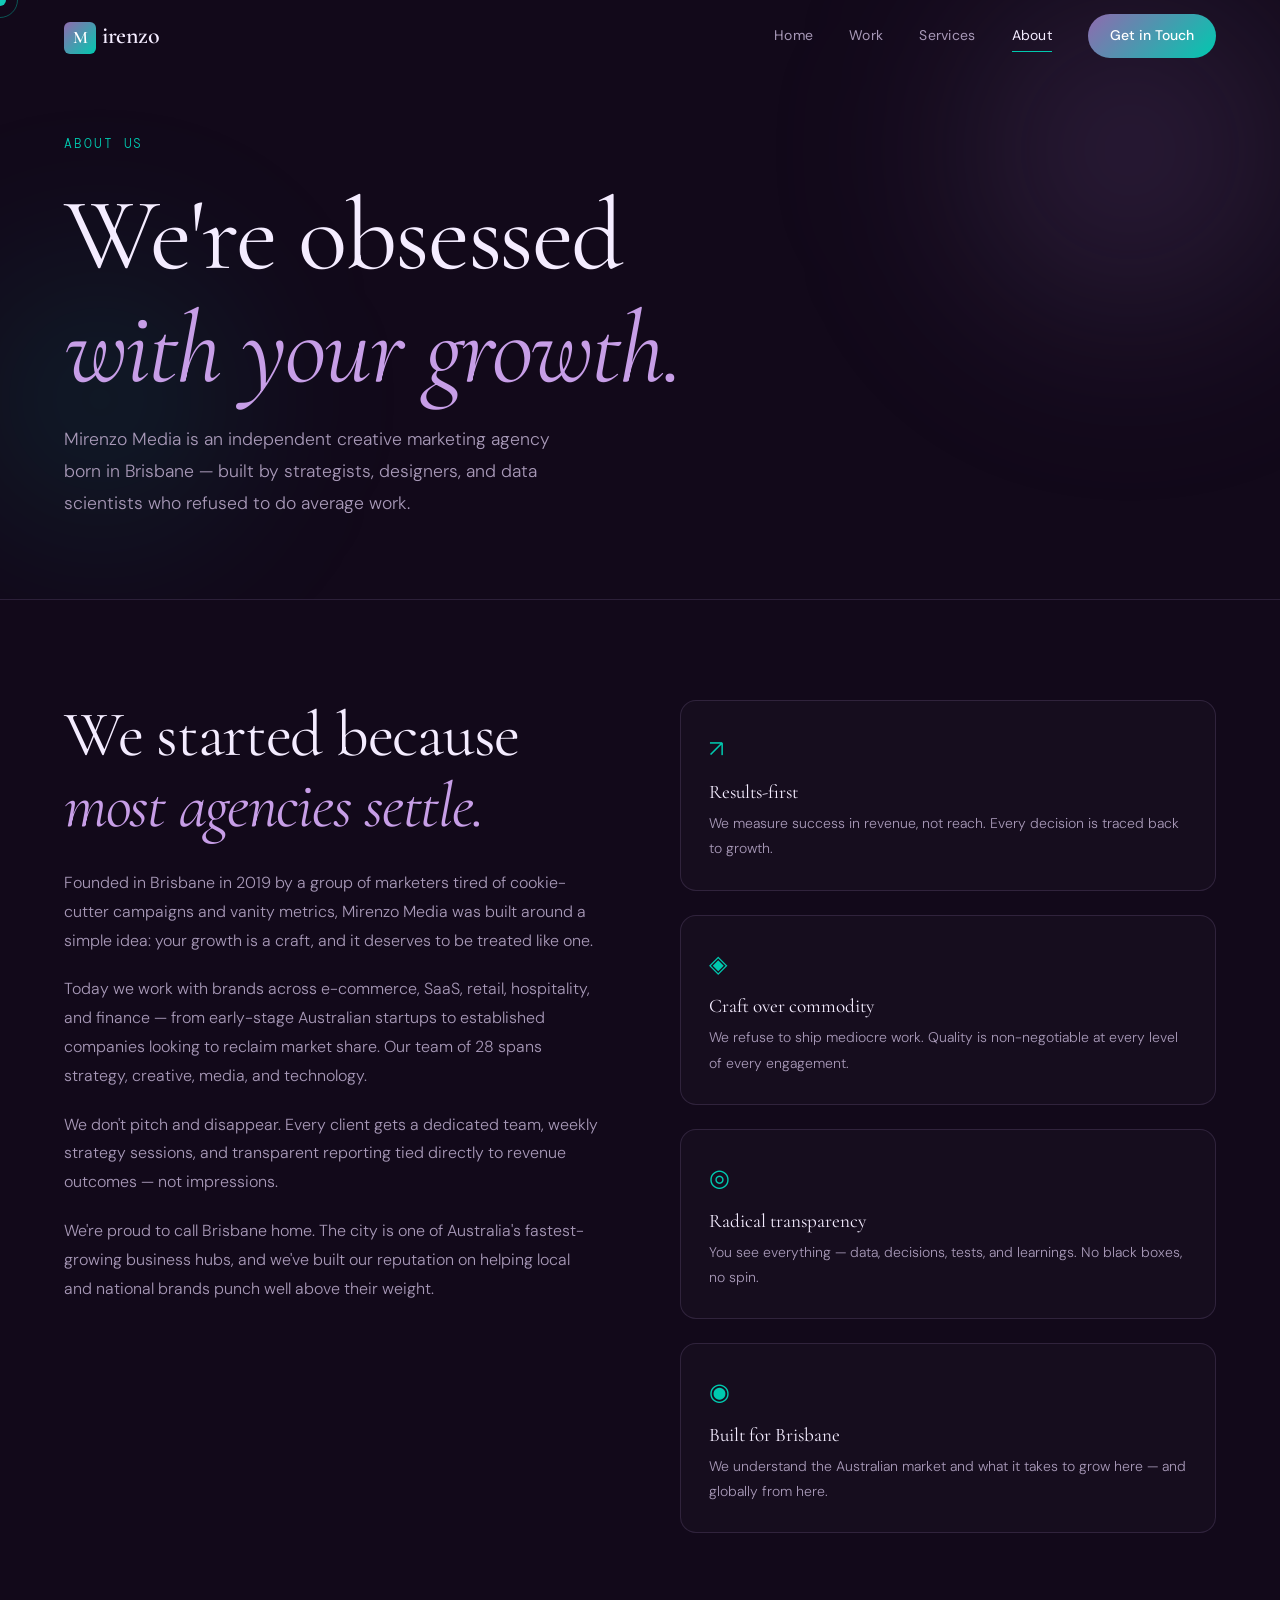
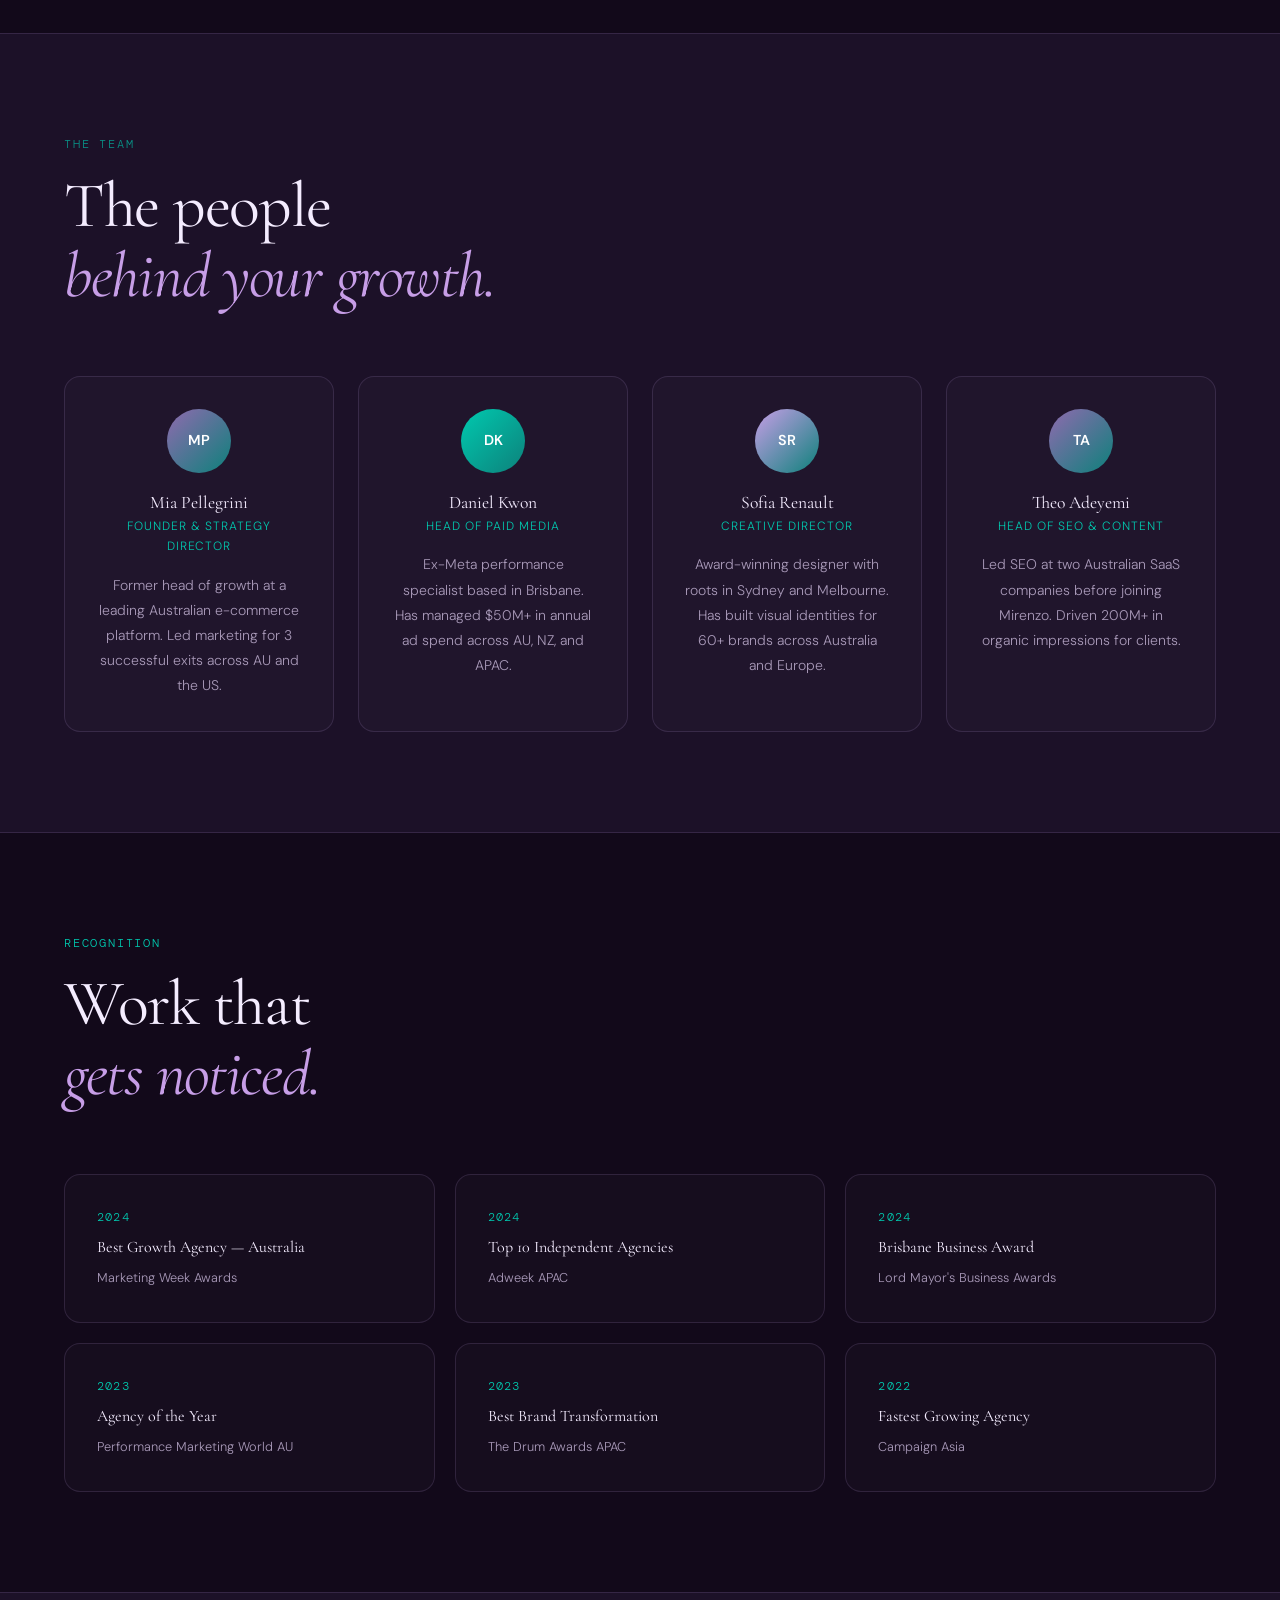
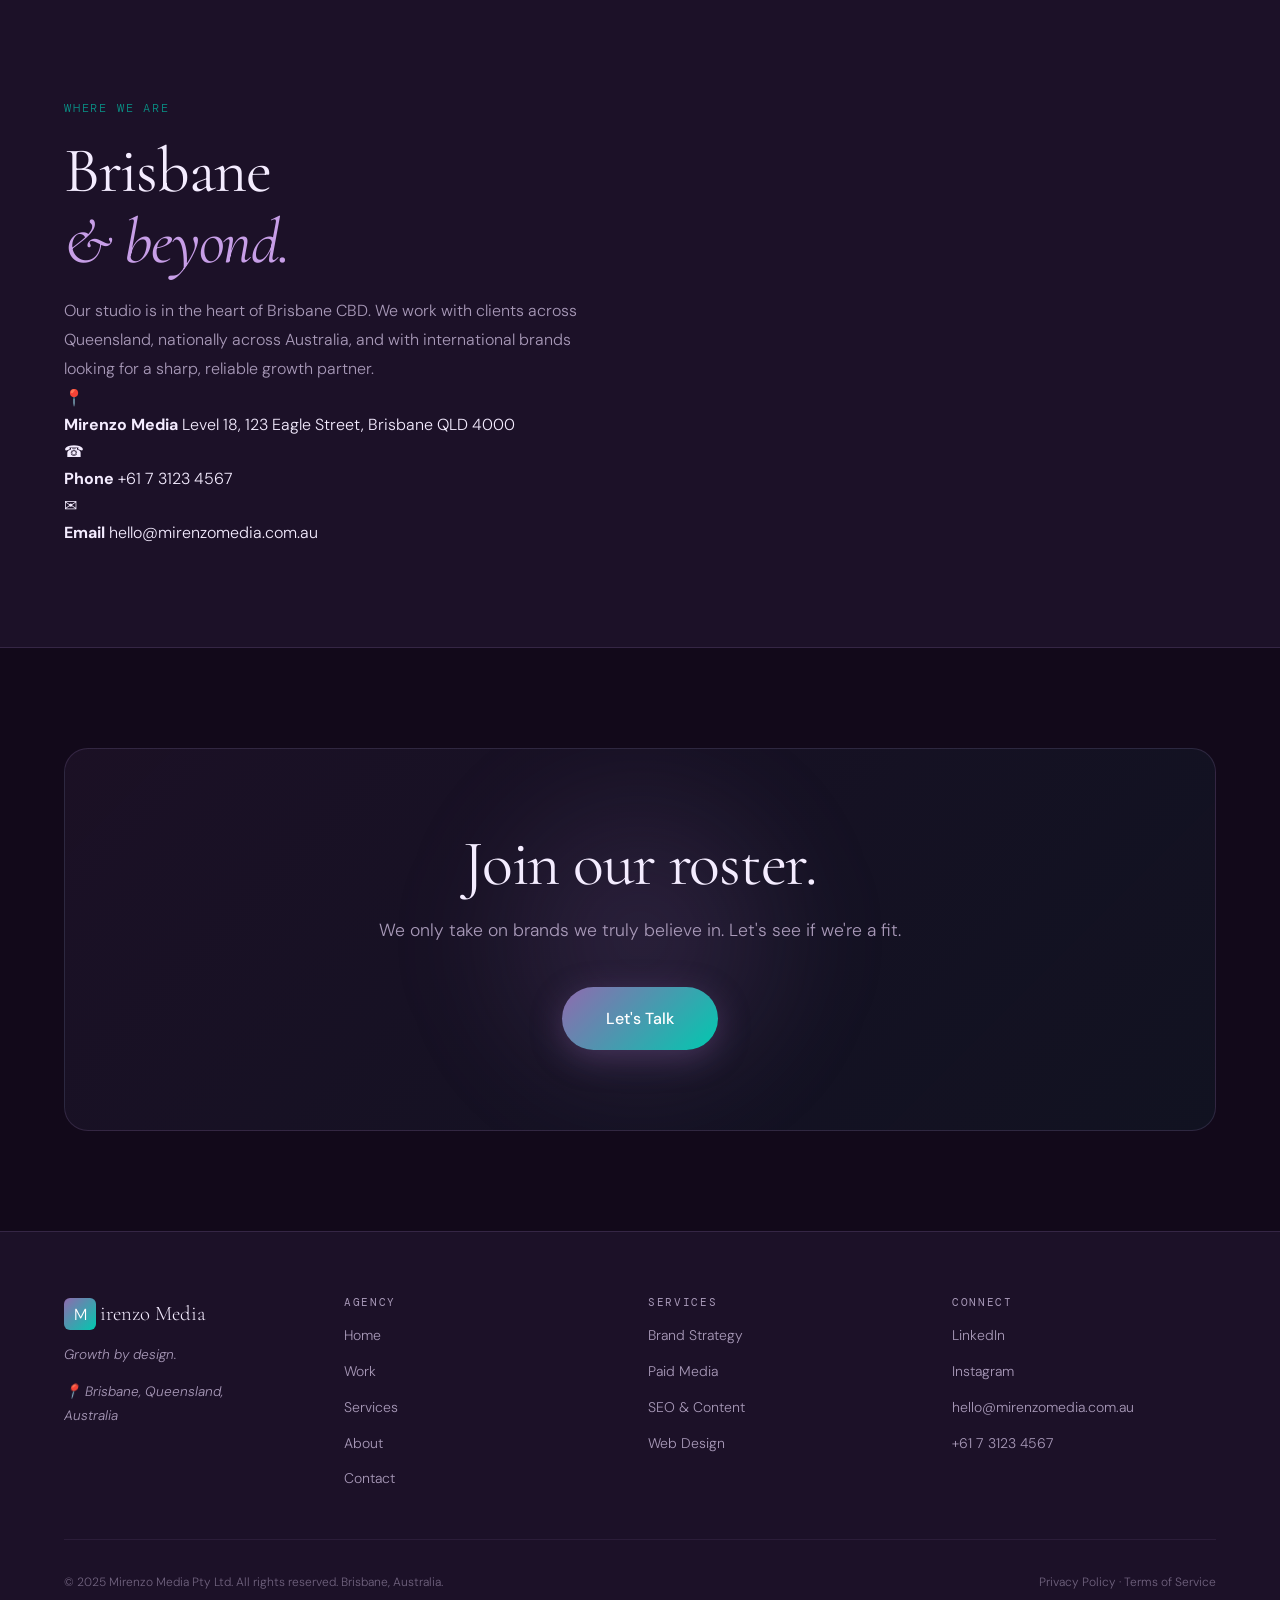
==== about.html @ 757b441a "initial commit" ====
<!DOCTYPE html>
<html lang="en">
<head>
  <meta charset="UTF-8" />
  <meta name="viewport" content="width=device-width, initial-scale=1.0" />
  <title>About — Mirenzo Media | Brisbane Marketing Agency</title>
  <meta name="description" content="Meet the team behind Mirenzo Media — Brisbane's results-obsessed creative marketing agency. Our story, values, and the people driving your growth." />
  <link rel="stylesheet" href="style.css" />
  <link rel="preconnect" href="https://fonts.googleapis.com" />
  <link rel="preconnect" href="https://fonts.gstatic.com" crossorigin />
  <link href="https://fonts.googleapis.com/css2?family=Cormorant+Garamond:ital,wght@0,300;0,400;0,600;1,300;1,400&family=DM+Sans:opsz,wght@9..40,300;9..40,400;9..40,500&family=DM+Mono:wght@300;400&display=swap" rel="stylesheet" />
</head>
<body>

  <div class="cursor" id="cursor"></div>
  <div class="cursor-trail" id="cursorTrail"></div>

  <nav class="nav" id="nav">
    <a href="index.html" class="nav-logo">
      <span class="logo-mark">M</span><span class="logo-text">irenzo</span>
    </a>
    <div class="nav-links">
      <a href="index.html" class="nav-link">Home</a>
      <a href="work.html" class="nav-link">Work</a>
      <a href="services.html" class="nav-link">Services</a>
      <a href="about.html" class="nav-link active">About</a>
      <a href="contact.html" class="nav-cta">Get in Touch</a>
    </div>
    <button class="nav-hamburger" id="hamburger" aria-label="Open menu">
      <span></span><span></span><span></span>
    </button>
  </nav>

  <div class="mobile-menu" id="mobileMenu">
    <a href="index.html" class="mobile-link">Home</a>
    <a href="work.html" class="mobile-link">Work</a>
    <a href="services.html" class="mobile-link">Services</a>
    <a href="about.html" class="mobile-link">About</a>
    <a href="contact.html" class="mobile-link">Contact</a>
  </div>

  <!-- PAGE HERO -->
  <section class="page-hero">
    <div class="hero-orb orb-1"></div>
    <div class="hero-orb orb-2"></div>
    <p class="hero-eyebrow reveal">About Us</p>
    <h1 class="page-hero-title reveal">We're obsessed<br/><em>with your growth.</em></h1>
    <p class="page-hero-sub reveal">Mirenzo Media is an independent creative marketing agency born in Brisbane — built by strategists, designers, and data scientists who refused to do average work.</p>
  </section>

  <!-- ABOUT STORY -->
  <div class="section-container">
    <div class="about-split reveal">
      <div class="about-left">
        <h2>We started because<br/><em>most agencies settle.</em></h2>
        <p>Founded in Brisbane in 2019 by a group of marketers tired of cookie-cutter campaigns and vanity metrics, Mirenzo Media was built around a simple idea: your growth is a craft, and it deserves to be treated like one.</p>
        <p>Today we work with brands across e-commerce, SaaS, retail, hospitality, and finance — from early-stage Australian startups to established companies looking to reclaim market share. Our team of 28 spans strategy, creative, media, and technology.</p>
        <p>We don't pitch and disappear. Every client gets a dedicated team, weekly strategy sessions, and transparent reporting tied directly to revenue outcomes — not impressions.</p>
        <p>We're proud to call Brisbane home. The city is one of Australia's fastest-growing business hubs, and we've built our reputation on helping local and national brands punch well above their weight.</p>
      </div>
      <div class="about-right">
        <div class="about-values">
          <div class="value-card">
            <span class="value-icon">↗</span>
            <h4>Results-first</h4>
            <p>We measure success in revenue, not reach. Every decision is traced back to growth.</p>
          </div>
          <div class="value-card">
            <span class="value-icon">◈</span>
            <h4>Craft over commodity</h4>
            <p>We refuse to ship mediocre work. Quality is non-negotiable at every level of every engagement.</p>
          </div>
          <div class="value-card">
            <span class="value-icon">◎</span>
            <h4>Radical transparency</h4>
            <p>You see everything — data, decisions, tests, and learnings. No black boxes, no spin.</p>
          </div>
          <div class="value-card">
            <span class="value-icon">◉</span>
            <h4>Built for Brisbane</h4>
            <p>We understand the Australian market and what it takes to grow here — and globally from here.</p>
          </div>
        </div>
      </div>
    </div>
  </div>

  <!-- TEAM -->
  <div class="section-container dark-section">
    <div class="section-header reveal">
      <span class="section-tag light">The Team</span>
      <h2 class="section-title light">The people<br/><em>behind your growth.</em></h2>
    </div>
    <div class="team-grid">
      <div class="team-card reveal" data-index="0">
        <div class="team-avatar" style="--ta-c:#906aaf">MP</div>
        <h4>Mia Pellegrini</h4>
        <span>Founder & Strategy Director</span>
        <p>Former head of growth at a leading Australian e-commerce platform. Led marketing for 3 successful exits across AU and the US.</p>
      </div>
      <div class="team-card reveal" data-index="1">
        <div class="team-avatar" style="--ta-c:#00c9af">DK</div>
        <h4>Daniel Kwon</h4>
        <span>Head of Paid Media</span>
        <p>Ex-Meta performance specialist based in Brisbane. Has managed $50M+ in annual ad spend across AU, NZ, and APAC.</p>
      </div>
      <div class="team-card reveal" data-index="2">
        <div class="team-avatar" style="--ta-c:#c79ee7">SR</div>
        <h4>Sofia Renault</h4>
        <span>Creative Director</span>
        <p>Award-winning designer with roots in Sydney and Melbourne. Has built visual identities for 60+ brands across Australia and Europe.</p>
      </div>
      <div class="team-card reveal" data-index="3">
        <div class="team-avatar" style="--ta-c:#906aaf">TA</div>
        <h4>Theo Adeyemi</h4>
        <span>Head of SEO & Content</span>
        <p>Led SEO at two Australian SaaS companies before joining Mirenzo. Driven 200M+ in organic impressions for clients.</p>
      </div>
    </div>
  </div>

  <!-- AWARDS -->
  <div class="section-container">
    <div class="section-header reveal">
      <span class="section-tag">Recognition</span>
      <h2 class="section-title">Work that<br/><em>gets noticed.</em></h2>
    </div>
    <div class="awards-grid">
      <div class="award-card reveal"><span class="award-year">2024</span><h4>Best Growth Agency — Australia</h4><span>Marketing Week Awards</span></div>
      <div class="award-card reveal"><span class="award-year">2024</span><h4>Top 10 Independent Agencies</h4><span>Adweek APAC</span></div>
      <div class="award-card reveal"><span class="award-year">2024</span><h4>Brisbane Business Award</h4><span>Lord Mayor's Business Awards</span></div>
      <div class="award-card reveal"><span class="award-year">2023</span><h4>Agency of the Year</h4><span>Performance Marketing World AU</span></div>
      <div class="award-card reveal"><span class="award-year">2023</span><h4>Best Brand Transformation</h4><span>The Drum Awards APAC</span></div>
      <div class="award-card reveal"><span class="award-year">2022</span><h4>Fastest Growing Agency</h4><span>Campaign Asia</span></div>
    </div>
  </div>

  <!-- LOCATION CALLOUT -->
  <div class="section-container dark-section">
    <div class="location-block reveal">
      <span class="section-tag light">Where We Are</span>
      <h2 class="section-title light" style="margin-top:16px">Brisbane<br/><em>& beyond.</em></h2>
      <p style="max-width:560px;margin-top:20px">Our studio is in the heart of Brisbane CBD. We work with clients across Queensland, nationally across Australia, and with international brands looking for a sharp, reliable growth partner.</p>
      <div class="location-details">
        <div class="location-item">
          <span class="location-icon">📍</span>
          <div>
            <strong>Mirenzo Media</strong>
            <span>Level 18, 123 Eagle Street, Brisbane QLD 4000</span>
          </div>
        </div>
        <div class="location-item">
          <span class="location-icon">☎</span>
          <div>
            <strong>Phone</strong>
            <span>+61 7 3123 4567</span>
          </div>
        </div>
        <div class="location-item">
          <span class="location-icon">✉</span>
          <div>
            <strong>Email</strong>
            <span>hello@mirenzomedia.com.au</span>
          </div>
        </div>
      </div>
    </div>
  </div>

  <!-- CTA -->
  <div class="section-container">
    <div class="cta-banner reveal">
      <div class="cta-orb"></div>
      <h2>Join our roster.</h2>
      <p>We only take on brands we truly believe in. Let's see if we're a fit.</p>
      <a href="contact.html" class="btn-primary large">Let's Talk</a>
    </div>
  </div>

  <footer class="footer">
    <div class="footer-inner">
      <div class="footer-brand">
        <div class="footer-logo"><span class="logo-mark">M</span><span class="logo-text">irenzo Media</span></div>
        <p>Growth by design.</p>
        <p class="footer-location">📍 Brisbane, Queensland, Australia</p>
      </div>
      <div class="footer-links">
        <div class="footer-col">
          <h5>Agency</h5>
          <a href="index.html">Home</a>
          <a href="work.html">Work</a>
          <a href="services.html">Services</a>
          <a href="about.html">About</a>
          <a href="contact.html">Contact</a>
        </div>
        <div class="footer-col">
          <h5>Services</h5>
          <a href="services.html">Brand Strategy</a>
          <a href="services.html">Paid Media</a>
          <a href="services.html">SEO & Content</a>
          <a href="services.html">Web Design</a>
        </div>
        <div class="footer-col">
          <h5>Connect</h5>
          <a href="#">LinkedIn</a>
          <a href="#">Instagram</a>
          <a href="#">hello@mirenzomedia.com.au</a>
          <a href="tel:+61731234567">+61 7 3123 4567</a>
        </div>
      </div>
    </div>
    <div class="footer-bottom">
      <span>© 2025 Mirenzo Media Pty Ltd. All rights reserved. Brisbane, Australia.</span>
      <span>Privacy Policy · Terms of Service</span>
    </div>
  </footer>

  <script src="main.js"></script>
</body>
</html>
---- style.css ----
/* =============================================
   LUMINAE AGENCY — style.css
   ============================================= */

:root {
  --highlight: #00c9af;
  --main: #906aaf;
  --secondary: #c79ee7;
  --blush: #fee9ff;
  --dark: #12091a;
  --dark-2: #1c1128;
  --dark-3: #251737;
  --text: #f4ecff;
  --text-muted: #a899b8;
  --border: rgba(192, 158, 231, 0.15);

  --font-display: 'Cormorant Garamond', Georgia, serif;
  --font-body: 'DM Sans', sans-serif;
  --font-mono: 'DM Mono', monospace;

  --radius: 16px;
  --radius-sm: 8px;
  --radius-lg: 24px;
  --transition: 0.3s cubic-bezier(0.4, 0, 0.2, 1);
  --transition-slow: 0.6s cubic-bezier(0.4, 0, 0.2, 1);

  --nav-h: 72px;
  --section-pad: 100px;
}

*, *::before, *::after {
  margin: 0;
  padding: 0;
  box-sizing: border-box;
}

html {
  scroll-behavior: smooth;
  font-size: 16px;
}

body {
  background: var(--dark);
  color: var(--text);
  font-family: var(--font-body);
  font-weight: 300;
  line-height: 1.7;
  overflow-x: hidden;
  cursor: none;
}

/* =============================================
   CUSTOM CURSOR
   ============================================= */
.cursor {
  width: 12px;
  height: 12px;
  background: var(--highlight);
  border-radius: 50%;
  position: fixed;
  top: 0; left: 0;
  pointer-events: none;
  z-index: 9999;
  transform: translate(-50%, -50%);
  transition: transform 0.1s, width 0.3s, height 0.3s, opacity 0.3s;
  mix-blend-mode: screen;
}

.cursor-trail {
  width: 36px;
  height: 36px;
  border: 1.5px solid rgba(0, 201, 175, 0.4);
  border-radius: 50%;
  position: fixed;
  top: 0; left: 0;
  pointer-events: none;
  z-index: 9998;
  transform: translate(-50%, -50%);
  transition: transform 0.18s cubic-bezier(0.4,0,0.2,1), width 0.3s, height 0.3s;
}

body:has(a:hover) .cursor,
body:has(button:hover) .cursor {
  width: 20px;
  height: 20px;
}

/* =============================================
   TYPOGRAPHY
   ============================================= */
h1, h2, h3, h4, h5 {
  font-family: var(--font-display);
  font-weight: 400;
  line-height: 1.1;
}

h1 { font-size: clamp(3.5rem, 8vw, 7rem); letter-spacing: -0.02em; }
h2 { font-size: clamp(2.4rem, 5vw, 4rem); letter-spacing: -0.02em; }
h3 { font-size: clamp(1.6rem, 3vw, 2.2rem); }
h4 { font-size: 1.2rem; }

em { font-style: italic; color: var(--secondary); }

p { font-size: 1rem; color: var(--text-muted); line-height: 1.8; }

a { color: inherit; text-decoration: none; }

/* =============================================
   NAVIGATION
   ============================================= */
.nav {
  position: fixed;
  top: 0; left: 0; right: 0;
  height: var(--nav-h);
  display: flex;
  align-items: center;
  justify-content: space-between;
  padding: 0 clamp(24px, 5vw, 64px);
  z-index: 1000;
  transition: background var(--transition), backdrop-filter var(--transition);
}

.nav.scrolled {
  background: rgba(18, 9, 26, 0.85);
  backdrop-filter: blur(20px);
  border-bottom: 1px solid var(--border);
}

.nav-logo {
  display: flex;
  align-items: baseline;
  gap: 2px;
  font-family: var(--font-display);
  font-size: 1.5rem;
  font-weight: 600;
  letter-spacing: -0.02em;
  color: var(--text);
  transition: opacity var(--transition);
}

.nav-logo:hover { opacity: 0.8; }

.logo-mark {
  display: inline-flex;
  align-items: center;
  justify-content: center;
  width: 32px;
  height: 32px;
  background: linear-gradient(135deg, var(--main), var(--highlight));
  border-radius: 6px;
  font-size: 1.1rem;
  color: #fff;
  margin-right: 4px;
}

.nav-links {
  display: flex;
  align-items: center;
  gap: 36px;
}

.nav-link {
  font-size: 0.875rem;
  font-weight: 400;
  color: var(--text-muted);
  letter-spacing: 0.02em;
  position: relative;
  transition: color var(--transition);
}

.nav-link::after {
  content: '';
  position: absolute;
  bottom: -4px; left: 0;
  width: 0; height: 1px;
  background: var(--highlight);
  transition: width var(--transition);
}

.nav-link:hover, .nav-link.active {
  color: var(--text);
}

.nav-link:hover::after, .nav-link.active::after {
  width: 100%;
}

.nav-cta {
  padding: 10px 22px;
  background: linear-gradient(135deg, var(--main), var(--highlight));
  border-radius: 100px;
  font-size: 0.875rem;
  font-weight: 500;
  color: #fff;
  transition: opacity var(--transition), transform var(--transition);
}

.nav-cta:hover {
  opacity: 0.9;
  transform: translateY(-1px);
}

.nav-hamburger {
  display: none;
  flex-direction: column;
  gap: 5px;
  background: none;
  border: none;
  cursor: none;
  padding: 4px;
}

.nav-hamburger span {
  display: block;
  width: 24px;
  height: 1.5px;
  background: var(--text);
  transition: var(--transition);
}

/* =============================================
   MOBILE MENU
   ============================================= */
.mobile-menu {
  display: none;
  position: fixed;
  inset: 0;
  background: var(--dark-2);
  z-index: 999;
  flex-direction: column;
  align-items: center;
  justify-content: center;
  gap: 40px;
  opacity: 0;
  pointer-events: none;
  transition: opacity var(--transition-slow);
}

.mobile-menu.open {
  opacity: 1;
  pointer-events: all;
}

.mobile-link {
  font-family: var(--font-display);
  font-size: 3rem;
  font-weight: 300;
  color: var(--text);
  transition: color var(--transition);
}

.mobile-link:hover { color: var(--secondary); }

/* =============================================
   BUTTONS
   ============================================= */
.btn-primary {
  display: inline-flex;
  align-items: center;
  gap: 8px;
  padding: 14px 32px;
  background: linear-gradient(135deg, var(--main), var(--highlight));
  color: #fff;
  border-radius: 100px;
  font-size: 0.9rem;
  font-weight: 500;
  font-family: var(--font-body);
  border: none;
  cursor: none;
  transition: transform var(--transition), box-shadow var(--transition), opacity var(--transition);
  box-shadow: 0 8px 32px rgba(144, 106, 175, 0.35);
  position: relative;
  overflow: hidden;
}

.btn-primary::before {
  content: '';
  position: absolute;
  inset: 0;
  background: linear-gradient(135deg, var(--highlight), var(--main));
  opacity: 0;
  transition: opacity var(--transition);
}

.btn-primary:hover {
  transform: translateY(-2px);
  box-shadow: 0 16px 48px rgba(144, 106, 175, 0.45);
}

.btn-primary:hover::before { opacity: 1; }
.btn-primary span, .btn-primary { position: relative; z-index: 1; }

.btn-primary.large { padding: 18px 44px; font-size: 1rem; }
.btn-primary.full { width: 100%; justify-content: center; }

.btn-ghost {
  display: inline-flex;
  align-items: center;
  padding: 14px 32px;
  border: 1px solid var(--border);
  border-radius: 100px;
  font-size: 0.9rem;
  font-weight: 400;
  color: var(--text-muted);
  transition: border-color var(--transition), color var(--transition), transform var(--transition);
}

.btn-ghost:hover {
  border-color: var(--secondary);
  color: var(--text);
  transform: translateY(-2px);
}

.btn-outline {
  display: inline-flex;
  align-items: center;
  gap: 6px;
  padding: 10px 0;
  font-size: 0.875rem;
  font-weight: 500;
  color: var(--highlight);
  border-bottom: 1px solid rgba(0, 201, 175, 0.3);
  transition: border-color var(--transition), gap var(--transition);
}

.btn-outline:hover {
  border-color: var(--highlight);
  gap: 10px;
}

/* =============================================
   PAGES
   ============================================= */
.page {
  min-height: 100vh;
  animation: pageFadeIn 0.5s ease forwards;
}

.page.hidden { display: none; }

@keyframes pageFadeIn {
  from { opacity: 0; transform: translateY(12px); }
  to { opacity: 1; transform: translateY(0); }
}

/* =============================================
   HERO
   ============================================= */
.hero {
  min-height: 100vh;
  display: flex;
  flex-direction: column;
  justify-content: center;
  padding: var(--nav-h) clamp(24px, 5vw, 64px) 60px;
  position: relative;
  overflow: hidden;
}

.hero-bg-grid {
  position: absolute;
  inset: 0;
  background-image:
    linear-gradient(rgba(192, 158, 231, 0.04) 1px, transparent 1px),
    linear-gradient(90deg, rgba(192, 158, 231, 0.04) 1px, transparent 1px);
  background-size: 80px 80px;
  mask-image: radial-gradient(ellipse 80% 80% at 50% 50%, black, transparent);
}

.hero-orb {
  position: absolute;
  border-radius: 50%;
  filter: blur(80px);
  pointer-events: none;
  animation: orbFloat 8s ease-in-out infinite;
}

.orb-1 {
  width: 500px; height: 500px;
  background: radial-gradient(circle, rgba(144, 106, 175, 0.25), transparent 70%);
  top: -100px; right: -100px;
  animation-delay: 0s;
}

.orb-2 {
  width: 400px; height: 400px;
  background: radial-gradient(circle, rgba(0, 201, 175, 0.15), transparent 70%);
  bottom: 0; left: -100px;
  animation-delay: -3s;
}

.orb-3 {
  width: 300px; height: 300px;
  background: radial-gradient(circle, rgba(199, 158, 231, 0.2), transparent 70%);
  top: 40%; left: 40%;
  animation-delay: -5s;
}

@keyframes orbFloat {
  0%, 100% { transform: translate(0, 0) scale(1); }
  33% { transform: translate(20px, -30px) scale(1.05); }
  66% { transform: translate(-15px, 20px) scale(0.97); }
}

.hero-content {
  max-width: 860px;
  position: relative;
  z-index: 1;
  padding-top: 40px;
}

.hero-eyebrow {
  font-family: var(--font-mono);
  font-size: 0.8rem;
  font-weight: 300;
  color: var(--highlight);
  letter-spacing: 0.15em;
  text-transform: uppercase;
  margin-bottom: 24px;
}

.hero-headline {
  margin-bottom: 28px;
  font-weight: 300;
}

.hero-sub {
  font-size: 1.1rem;
  max-width: 500px;
  margin-bottom: 44px;
  color: var(--text-muted);
}

.hero-actions {
  display: flex;
  gap: 16px;
  flex-wrap: wrap;
}

.hero-stats {
  display: flex;
  gap: 0;
  align-items: center;
  margin-top: 80px;
  position: relative;
  z-index: 1;
  border: 1px solid var(--border);
  border-radius: var(--radius);
  padding: 28px 40px;
  background: rgba(255, 255, 255, 0.02);
  backdrop-filter: blur(10px);
  max-width: fit-content;
}

.stat { text-align: center; padding: 0 40px; }
.stat-num {
  display: block;
  font-family: var(--font-display);
  font-size: 2.4rem;
  font-weight: 300;
  color: var(--text);
  line-height: 1;
  margin-bottom: 6px;
}
.stat-label {
  font-size: 0.75rem;
  color: var(--text-muted);
  text-transform: uppercase;
  letter-spacing: 0.08em;
  font-weight: 400;
}
.stat-divider {
  width: 1px;
  height: 48px;
  background: var(--border);
}

/* =============================================
   PAGE HERO (inner pages)
   ============================================= */
.page-hero {
  min-height: 60vh;
  display: flex;
  flex-direction: column;
  justify-content: center;
  padding: calc(var(--nav-h) + 60px) clamp(24px, 5vw, 64px) 80px;
  position: relative;
  overflow: hidden;
  border-bottom: 1px solid var(--border);
}

.page-hero.short { min-height: 45vh; }

.page-hero-title {
  max-width: 800px;
  margin-bottom: 20px;
}

.page-hero-sub {
  font-size: 1.1rem;
  max-width: 520px;
}

/* =============================================
   MARQUEE
   ============================================= */
.marquee-wrap {
  overflow: hidden;
  border-top: 1px solid var(--border);
  border-bottom: 1px solid var(--border);
  padding: 18px 0;
  background: rgba(255,255,255,0.015);
}

.marquee-track {
  display: flex;
  gap: 40px;
  animation: marqueeScroll 28s linear infinite;
  white-space: nowrap;
  width: max-content;
}

.marquee-track span {
  font-family: var(--font-display);
  font-size: 1.1rem;
  font-weight: 300;
  color: var(--text-muted);
  font-style: italic;
}

.marquee-track .dot { color: var(--highlight); }

@keyframes marqueeScroll {
  from { transform: translateX(0); }
  to { transform: translateX(-50%); }
}

/* =============================================
   SECTION CONTAINERS
   ============================================= */
.section-container {
  padding: var(--section-pad) clamp(24px, 5vw, 64px);
  position: relative;
}

.dark-section {
  background: var(--dark-2);
  border-top: 1px solid var(--border);
  border-bottom: 1px solid var(--border);
}

.section-header {
  display: grid;
  grid-template-columns: 1fr auto;
  grid-template-rows: auto auto;
  gap: 16px 40px;
  margin-bottom: 64px;
  align-items: end;
}

.section-tag {
  grid-column: 1;
  grid-row: 1;
  font-family: var(--font-mono);
  font-size: 0.75rem;
  color: var(--highlight);
  letter-spacing: 0.15em;
  text-transform: uppercase;
}

.section-tag.light { color: rgba(0,201,175,0.7); }

.section-title {
  grid-column: 1;
  grid-row: 2;
}

.section-title.light { color: var(--text); }
.section-title.light em { color: var(--secondary); }

.section-link {
  grid-column: 2;
  grid-row: 2;
  font-size: 0.875rem;
  color: var(--text-muted);
  align-self: end;
  transition: color var(--transition);
  white-space: nowrap;
}

.section-link:hover { color: var(--highlight); }

/* =============================================
   WORK GRID (Home)
   ============================================= */
.work-grid-home {
  display: grid;
  grid-template-columns: 1fr 1fr;
  grid-template-rows: auto auto;
  gap: 20px;
}

.work-card {
  border-radius: var(--radius-lg);
  overflow: hidden;
  cursor: none;
  position: relative;
}

.work-card.large {
  grid-row: 1 / 3;
}

.work-card-inner {
  position: relative;
  height: 100%;
  min-height: 320px;
  overflow: hidden;
}

.work-bg {
  position: absolute;
  inset: 0;
  background: linear-gradient(135deg, var(--c1), var(--c2));
  opacity: 0.85;
  transition: transform var(--transition-slow), opacity var(--transition);
}

.work-card:hover .work-bg {
  transform: scale(1.05);
  opacity: 1;
}

.work-info {
  position: absolute;
  bottom: 0; left: 0; right: 0;
  padding: 32px;
  background: linear-gradient(to top, rgba(12,9,26,0.9) 0%, transparent 100%);
  transform: translateY(0);
  transition: transform var(--transition-slow);
}

.work-tag {
  font-family: var(--font-mono);
  font-size: 0.7rem;
  color: rgba(255,255,255,0.6);
  text-transform: uppercase;
  letter-spacing: 0.1em;
  display: block;
  margin-bottom: 8px;
}

.work-info h3 {
  font-size: 1.8rem;
  color: #fff;
  margin-bottom: 8px;
}

.work-info p {
  font-size: 0.875rem;
  color: rgba(255,255,255,0.7);
  margin-bottom: 16px;
  max-width: 340px;
}

.work-result {
  display: inline-block;
  padding: 6px 16px;
  background: rgba(0, 201, 175, 0.2);
  border: 1px solid rgba(0, 201, 175, 0.4);
  border-radius: 100px;
  font-size: 0.75rem;
  color: var(--highlight);
  font-weight: 500;
  letter-spacing: 0.05em;
}

/* =============================================
   SERVICES TEASER
   ============================================= */
.services-teaser-grid {
  display: grid;
  grid-template-columns: repeat(4, 1fr);
  gap: 2px;
  margin-bottom: 56px;
}

.service-teaser-card {
  padding: 40px 32px;
  border: 1px solid var(--border);
  border-radius: var(--radius);
  background: rgba(255,255,255,0.02);
  transition: background var(--transition), border-color var(--transition), transform var(--transition);
}

.service-teaser-card:hover {
  background: rgba(144, 106, 175, 0.08);
  border-color: rgba(144, 106, 175, 0.3);
  transform: translateY(-4px);
}

.service-icon {
  font-size: 1.8rem;
  color: var(--highlight);
  display: block;
  margin-bottom: 20px;
}

.service-teaser-card h3 {
  font-size: 1.3rem;
  color: var(--text);
  margin-bottom: 12px;
}

.service-teaser-card p { font-size: 0.875rem; }

.services-cta { text-align: center; }

/* =============================================
   TESTIMONIAL
   ============================================= */
.testimonial-block {
  max-width: 800px;
  margin: 0 auto;
  text-align: center;
  padding: 60px 40px;
  position: relative;
}

.testimonial-quote {
  font-family: var(--font-display);
  font-size: 8rem;
  line-height: 0.5;
  color: var(--main);
  opacity: 0.3;
  margin-bottom: 32px;
}

.testimonial-block blockquote {
  font-family: var(--font-display);
  font-size: clamp(1.4rem, 3vw, 2rem);
  font-weight: 300;
  font-style: italic;
  color: var(--text);
  line-height: 1.5;
  margin-bottom: 40px;
}

.testimonial-author {
  display: flex;
  align-items: center;
  justify-content: center;
  gap: 16px;
}

.author-avatar {
  width: 48px; height: 48px;
  background: linear-gradient(135deg, var(--main), var(--highlight));
  border-radius: 50%;
  display: flex;
  align-items: center;
  justify-content: center;
  font-size: 0.75rem;
  font-weight: 600;
  color: #fff;
}

.testimonial-author strong {
  display: block;
  font-size: 0.9rem;
  font-weight: 500;
  color: var(--text);
}

.testimonial-author span {
  font-size: 0.8rem;
  color: var(--text-muted);
}

/* =============================================
   CTA BANNER
   ============================================= */
.cta-banner {
  position: relative;
  text-align: center;
  padding: 80px 40px;
  border-radius: var(--radius-lg);
  border: 1px solid var(--border);
  background: linear-gradient(135deg, rgba(144,106,175,0.08), rgba(0,201,175,0.05));
  overflow: hidden;
}

.cta-orb {
  position: absolute;
  width: 400px; height: 400px;
  background: radial-gradient(circle, rgba(144, 106, 175, 0.2), transparent 70%);
  top: 50%; left: 50%;
  transform: translate(-50%, -50%);
  pointer-events: none;
  filter: blur(40px);
}

.cta-banner h2 {
  margin-bottom: 16px;
  position: relative;
}

.cta-banner p {
  margin-bottom: 40px;
  font-size: 1.1rem;
  position: relative;
}

.cta-banner .btn-primary { position: relative; }

/* =============================================
   WORK PAGE (Full)
   ============================================= */
.filter-bar {
  display: flex;
  gap: 8px;
  margin-bottom: 48px;
  flex-wrap: wrap;
}

.filter-btn {
  padding: 8px 20px;
  border-radius: 100px;
  border: 1px solid var(--border);
  background: transparent;
  color: var(--text-muted);
  font-size: 0.8rem;
  font-family: var(--font-body);
  cursor: none;
  transition: all var(--transition);
}

.filter-btn:hover, .filter-btn.active {
  background: var(--main);
  border-color: var(--main);
  color: #fff;
}

.work-grid-full {
  display: grid;
  grid-template-columns: 1fr 1fr;
  gap: 24px;
}

.case-card {
  border-radius: var(--radius-lg);
  border: 1px solid var(--border);
  overflow: hidden;
  transition: transform var(--transition), border-color var(--transition);
}

.case-card:hover {
  transform: translateY(-4px);
  border-color: rgba(144, 106, 175, 0.3);
}

.case-visual {
  height: 200px;
  background: linear-gradient(135deg, var(--c1), var(--c2));
  opacity: 0.8;
}

.case-content {
  padding: 32px;
}

.case-tags {
  display: flex;
  gap: 8px;
  flex-wrap: wrap;
  margin-bottom: 16px;
}

.case-tags span {
  padding: 4px 12px;
  border-radius: 100px;
  border: 1px solid var(--border);
  font-size: 0.7rem;
  color: var(--text-muted);
  text-transform: uppercase;
  letter-spacing: 0.08em;
}

.case-content h3 { margin-bottom: 12px; }

.case-content p { font-size: 0.9rem; margin-bottom: 28px; }

.case-metrics {
  display: flex;
  gap: 24px;
}

.metric { display: flex; flex-direction: column; gap: 4px; }

.metric-val {
  font-family: var(--font-display);
  font-size: 1.8rem;
  color: var(--highlight);
  font-weight: 300;
  line-height: 1;
}

.metric span:last-child {
  font-size: 0.7rem;
  color: var(--text-muted);
  text-transform: uppercase;
  letter-spacing: 0.08em;
}

/* =============================================
   SERVICES PAGE
   ============================================= */
.services-full {
  display: flex;
  flex-direction: column;
  gap: 0;
}

.service-full-card {
  display: grid;
  grid-template-columns: 80px 1fr;
  gap: 48px;
  padding: 60px 0;
  border-bottom: 1px solid var(--border);
  align-items: start;
}

.service-full-card:first-child { border-top: 1px solid var(--border); }

.service-full-num {
  font-family: var(--font-mono);
  font-size: 0.75rem;
  color: var(--text-muted);
  letter-spacing: 0.1em;
  padding-top: 8px;
}

.service-full-content { display: flex; flex-direction: column; gap: 16px; max-width: 700px; }

.service-full-icon {
  font-size: 2rem;
  color: var(--sc);
  display: block;
}

.service-full-content h3 { margin: 0; }

.service-full-content p { margin: 0; }

.service-list {
  list-style: none;
  display: flex;
  flex-direction: column;
  gap: 8px;
}

.service-list li {
  padding: 8px 0;
  padding-left: 20px;
  position: relative;
  font-size: 0.9rem;
  color: var(--text-muted);
  border-bottom: 1px solid rgba(255,255,255,0.03);
}

.service-list li::before {
  content: '→';
  position: absolute;
  left: 0;
  color: var(--highlight);
  font-size: 0.75rem;
}

/* PROCESS STEPS */
.process-steps {
  display: flex;
  align-items: center;
  gap: 0;
  flex-wrap: nowrap;
}

.process-step {
  flex: 1;
  padding: 40px 32px;
  background: rgba(255,255,255,0.02);
  border-radius: var(--radius);
  border: 1px solid var(--border);
  transition: background var(--transition), border-color var(--transition);
}

.process-step:hover {
  background: rgba(144, 106, 175, 0.08);
  border-color: rgba(144, 106, 175, 0.3);
}

.step-num {
  font-family: var(--font-display);
  font-size: 3rem;
  color: var(--main);
  opacity: 0.4;
  line-height: 1;
  margin-bottom: 16px;
}

.process-step h4 { color: var(--text); margin-bottom: 8px; font-size: 1.1rem; }
.process-step p { font-size: 0.875rem; }

.process-arrow {
  font-size: 1.5rem;
  color: var(--text-muted);
  padding: 0 12px;
  flex-shrink: 0;
}

/* =============================================
   ABOUT PAGE
   ============================================= */
.about-split {
  display: grid;
  grid-template-columns: 1fr 1fr;
  gap: 80px;
  align-items: start;
}

.about-left h2 { margin-bottom: 28px; }

.about-left p {
  margin-bottom: 20px;
  font-size: 1rem;
}

.about-values {
  display: flex;
  flex-direction: column;
  gap: 24px;
}

.value-card {
  padding: 28px;
  border-radius: var(--radius);
  border: 1px solid var(--border);
  background: rgba(255,255,255,0.02);
  transition: border-color var(--transition), background var(--transition);
}

.value-card:hover {
  border-color: rgba(144, 106, 175, 0.3);
  background: rgba(144, 106, 175, 0.05);
}

.value-icon {
  display: block;
  font-size: 1.5rem;
  color: var(--highlight);
  margin-bottom: 12px;
}

.value-card h4 { color: var(--text); margin-bottom: 8px; }
.value-card p { font-size: 0.875rem; }

/* TEAM */
.team-grid {
  display: grid;
  grid-template-columns: repeat(4, 1fr);
  gap: 24px;
}

.team-card {
  padding: 32px;
  border-radius: var(--radius);
  border: 1px solid var(--border);
  background: rgba(255,255,255,0.02);
  text-align: center;
  transition: transform var(--transition), border-color var(--transition);
}

.team-card:hover {
  transform: translateY(-4px);
  border-color: rgba(144, 106, 175, 0.3);
}

.team-avatar {
  width: 64px; height: 64px;
  border-radius: 50%;
  background: linear-gradient(135deg, var(--ta-c), rgba(0,201,175,0.6));
  display: flex;
  align-items: center;
  justify-content: center;
  font-size: 0.9rem;
  font-weight: 600;
  color: #fff;
  margin: 0 auto 20px;
}

.team-card h4 { color: var(--text); margin-bottom: 4px; font-size: 1.1rem; }

.team-card span {
  display: block;
  font-size: 0.75rem;
  color: var(--highlight);
  text-transform: uppercase;
  letter-spacing: 0.08em;
  margin-bottom: 16px;
}

.team-card p { font-size: 0.875rem; }

/* AWARDS */
.awards-grid {
  display: grid;
  grid-template-columns: repeat(3, 1fr);
  gap: 20px;
}

.award-card {
  padding: 32px;
  border-radius: var(--radius);
  border: 1px solid var(--border);
  background: rgba(255,255,255,0.02);
  transition: border-color var(--transition), background var(--transition);
}

.award-card:hover {
  border-color: rgba(0, 201, 175, 0.3);
  background: rgba(0, 201, 175, 0.03);
}

.award-year {
  font-family: var(--font-mono);
  font-size: 0.75rem;
  color: var(--highlight);
  letter-spacing: 0.1em;
  display: block;
  margin-bottom: 12px;
}

.award-card h4 { color: var(--text); margin-bottom: 6px; font-size: 1rem; }

.award-card span:last-child { font-size: 0.8rem; color: var(--text-muted); }

/* =============================================
   CONTACT PAGE
   ============================================= */
.contact-split {
  display: grid;
  grid-template-columns: 1fr 1.4fr;
  gap: 80px;
  align-items: start;
}

.contact-left h3 {
  margin-bottom: 20px;
  font-size: 2.4rem;
}

.contact-left > p {
  margin-bottom: 40px;
  font-size: 1rem;
}

.contact-details {
  display: flex;
  flex-direction: column;
  gap: 16px;
  margin-bottom: 40px;
}

.contact-item {
  display: flex;
  align-items: center;
  gap: 16px;
  font-size: 0.9rem;
  color: var(--text-muted);
}

.contact-icon {
  width: 36px; height: 36px;
  background: rgba(144, 106, 175, 0.15);
  border-radius: var(--radius-sm);
  display: flex;
  align-items: center;
  justify-content: center;
  color: var(--main);
  flex-shrink: 0;
}

.contact-socials {
  display: flex;
  gap: 20px;
}

.social-link {
  font-size: 0.8rem;
  color: var(--text-muted);
  padding-bottom: 2px;
  border-bottom: 1px solid transparent;
  transition: color var(--transition), border-color var(--transition);
}

.social-link:hover {
  color: var(--highlight);
  border-color: var(--highlight);
}

/* FORM */
.contact-form {
  display: flex;
  flex-direction: column;
  gap: 20px;
}

.form-row {
  display: grid;
  grid-template-columns: 1fr 1fr;
  gap: 20px;
}

.form-group {
  display: flex;
  flex-direction: column;
  gap: 8px;
}

.form-group label {
  font-size: 0.8rem;
  font-weight: 500;
  color: var(--text-muted);
  letter-spacing: 0.05em;
  text-transform: uppercase;
}

.form-group input,
.form-group select,
.form-group textarea {
  background: rgba(255,255,255,0.04);
  border: 1px solid var(--border);
  border-radius: var(--radius-sm);
  padding: 14px 18px;
  font-family: var(--font-body);
  font-size: 0.9rem;
  color: var(--text);
  outline: none;
  transition: border-color var(--transition), background var(--transition);
  appearance: none;
  cursor: none;
}

.form-group input::placeholder,
.form-group textarea::placeholder { color: rgba(168, 153, 184, 0.4); }

.form-group input:focus,
.form-group select:focus,
.form-group textarea:focus {
  border-color: var(--main);
  background: rgba(144, 106, 175, 0.06);
}

.form-group select option { background: var(--dark-2); color: var(--text); }
.form-group textarea { resize: vertical; min-height: 120px; }

.form-note {
  font-size: 0.75rem;
  color: var(--text-muted);
  text-align: center;
  opacity: 0.6;
}

.form-success {
  text-align: center;
  padding: 60px 40px;
  border: 1px solid rgba(0, 201, 175, 0.2);
  border-radius: var(--radius);
  background: rgba(0, 201, 175, 0.05);
}

.form-success.hidden { display: none; }

.success-icon {
  width: 60px; height: 60px;
  border-radius: 50%;
  background: rgba(0, 201, 175, 0.15);
  border: 1px solid rgba(0, 201, 175, 0.3);
  display: flex;
  align-items: center;
  justify-content: center;
  font-size: 1.5rem;
  color: var(--highlight);
  margin: 0 auto 24px;
}

.form-success h3 { color: var(--text); margin-bottom: 12px; font-size: 1.8rem; }
.form-success p { font-size: 0.9rem; }

/* =============================================
   FOOTER
   ============================================= */
.footer {
  border-top: 1px solid var(--border);
  padding: 64px clamp(24px, 5vw, 64px) 32px;
  background: var(--dark-2);
}

.footer-inner {
  display: grid;
  grid-template-columns: 200px 1fr;
  gap: 80px;
  margin-bottom: 48px;
}

.footer-brand {
  display: flex;
  flex-direction: column;
  gap: 12px;
}

.footer-brand .logo-mark {
  display: inline-flex;
  width: 32px; height: 32px;
  align-items: center;
  justify-content: center;
  background: linear-gradient(135deg, var(--main), var(--highlight));
  border-radius: 6px;
  font-size: 1rem;
  color: #fff;
  margin-right: 4px;
}

.footer-brand .logo-text {
  font-family: var(--font-display);
  font-size: 1.3rem;
}

.footer-brand p {
  font-size: 0.85rem;
  font-style: italic;
  color: var(--text-muted);
}

.footer-links {
  display: grid;
  grid-template-columns: repeat(3, 1fr);
  gap: 40px;
}

.footer-col {
  display: flex;
  flex-direction: column;
  gap: 12px;
}

.footer-col h5 {
  font-family: var(--font-mono);
  font-size: 0.7rem;
  text-transform: uppercase;
  letter-spacing: 0.15em;
  color: var(--text-muted);
  margin-bottom: 4px;
}

.footer-col a {
  font-size: 0.875rem;
  color: var(--text-muted);
  transition: color var(--transition);
}

.footer-col a:hover { color: var(--text); }

.footer-bottom {
  display: flex;
  justify-content: space-between;
  align-items: center;
  padding-top: 32px;
  border-top: 1px solid var(--border);
  font-size: 0.75rem;
  color: var(--text-muted);
  opacity: 0.6;
}

/* =============================================
   REVEAL ANIMATIONS
   ============================================= */
.reveal {
  opacity: 0;
  transform: translateY(24px);
  transition: opacity 0.7s cubic-bezier(0.4,0,0.2,1), transform 0.7s cubic-bezier(0.4,0,0.2,1);
}

.reveal.visible {
  opacity: 1;
  transform: translateY(0);
}

/* Stagger for indexed items */
[data-index="0"].reveal { transition-delay: 0.0s; }
[data-index="1"].reveal { transition-delay: 0.1s; }
[data-index="2"].reveal { transition-delay: 0.2s; }
[data-index="3"].reveal { transition-delay: 0.3s; }

/* =============================================
   RESPONSIVE
   ============================================= */
@media (max-width: 1024px) {
  .services-teaser-grid { grid-template-columns: repeat(2, 1fr); }
  .work-grid-home { grid-template-columns: 1fr; }
  .work-card.large { grid-row: auto; }
  .team-grid { grid-template-columns: repeat(2, 1fr); }
  .process-steps {
    flex-direction: column;
    align-items: stretch;
  }
  .process-arrow { text-align: center; }
  .about-split { grid-template-columns: 1fr; gap: 48px; }
}

@media (max-width: 768px) {
  :root { --section-pad: 64px; }

  body { cursor: default; }
  .cursor, .cursor-trail { display: none; }

  .nav-links { display: none; }
  .nav-hamburger {
    display: flex;
    cursor: pointer;
  }
  .mobile-menu { display: flex; }

  h1 { font-size: 3rem; }
  h2 { font-size: 2rem; }

  .hero-stats {
    flex-direction: column;
    align-items: flex-start;
    padding: 20px 28px;
    gap: 16px;
    max-width: 100%;
  }
  .stat { padding: 0; text-align: left; }
  .stat-divider { width: 100%; height: 1px; }

  .section-header {
    grid-template-columns: 1fr;
    grid-template-rows: auto;
  }
  .section-link { grid-column: 1; grid-row: 3; }

  .services-teaser-grid { grid-template-columns: 1fr; }
  .work-grid-full { grid-template-columns: 1fr; }
  .awards-grid { grid-template-columns: 1fr 1fr; }
  .team-grid { grid-template-columns: repeat(2, 1fr); }

  .contact-split { grid-template-columns: 1fr; gap: 48px; }
  .form-row { grid-template-columns: 1fr; }

  .footer-inner { grid-template-columns: 1fr; gap: 40px; }
  .footer-links { grid-template-columns: repeat(2, 1fr); }
  .footer-bottom { flex-direction: column; gap: 8px; text-align: center; }

  .service-full-card { grid-template-columns: 1fr; gap: 24px; }

  .cta-banner { padding: 48px 28px; }
}

@media (max-width: 480px) {
  .awards-grid { grid-template-columns: 1fr; }
  .team-grid { grid-template-columns: 1fr; }
  .hero-actions { flex-direction: column; align-items: flex-start; }
}
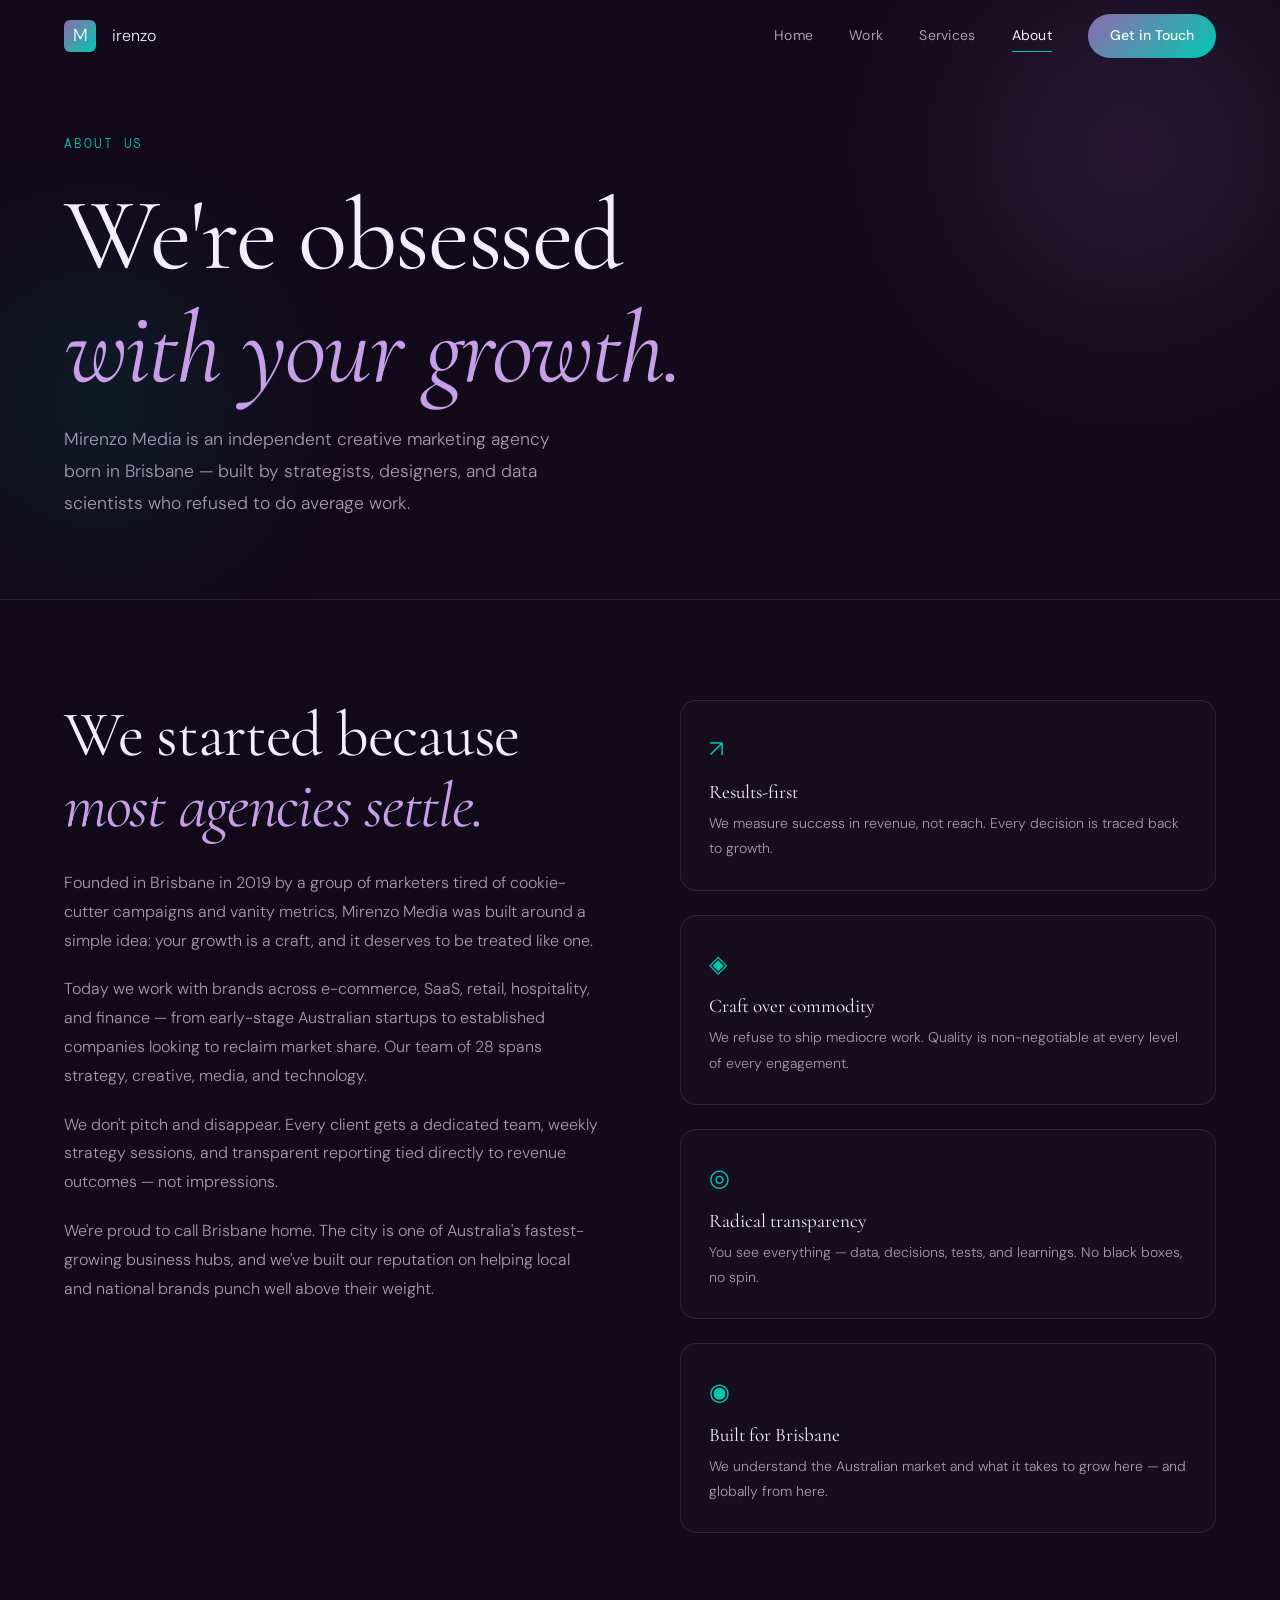
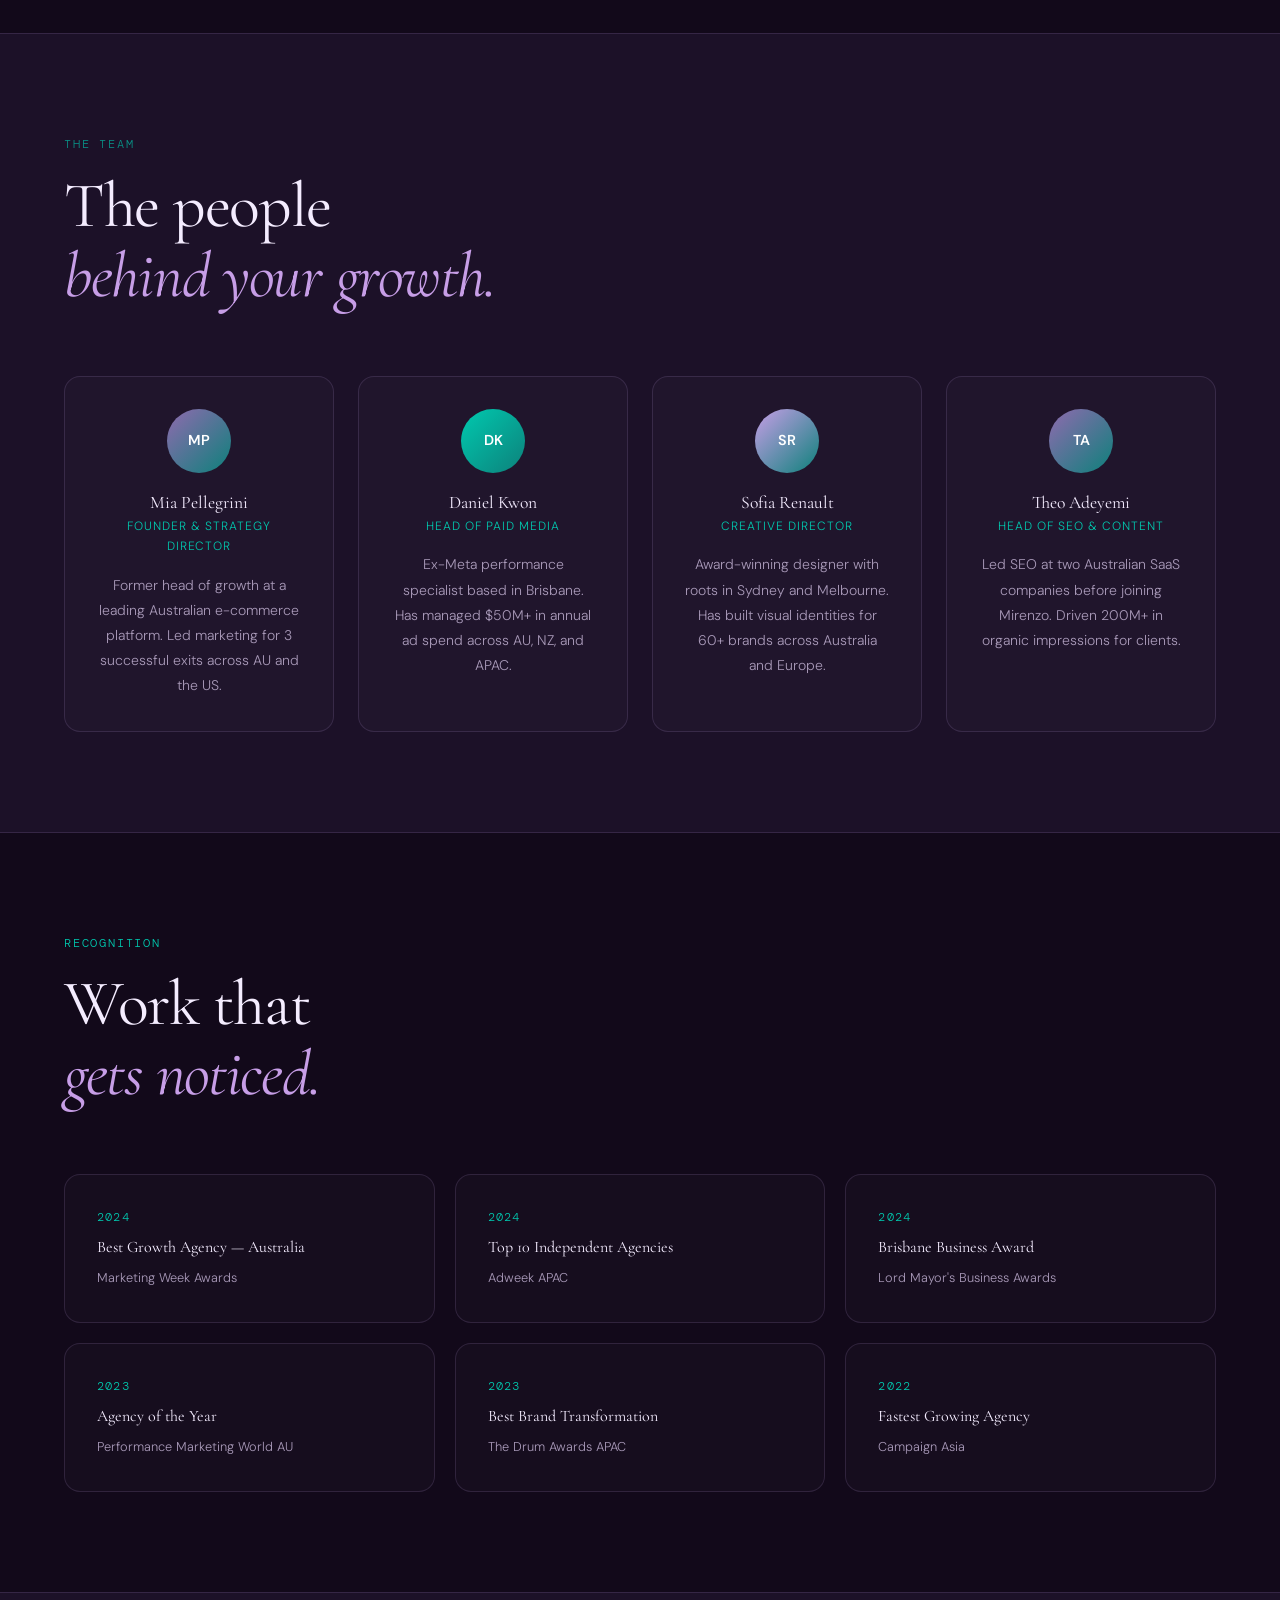
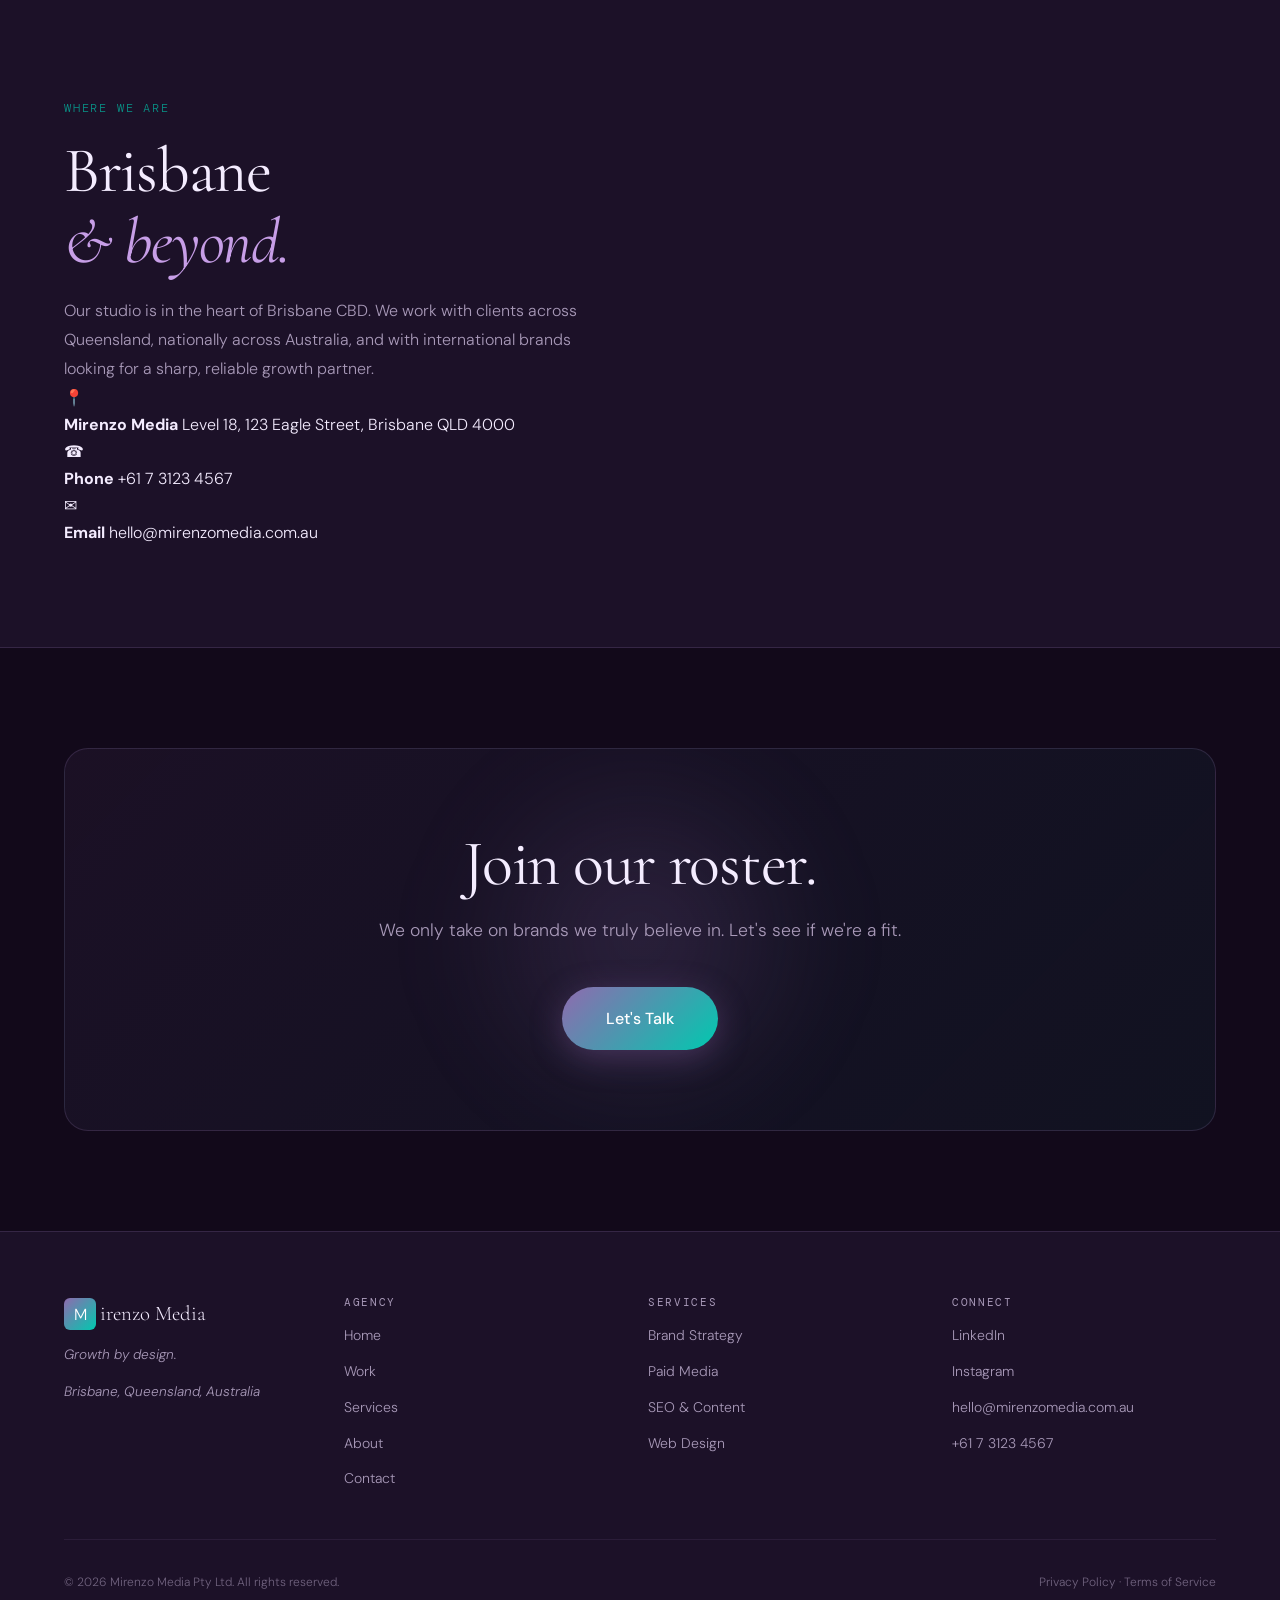
==== commit a23ff214: "Site overhaul" ====
--- a/about.html
+++ b/about.html
@@ -182,7 +182,7 @@
       <div class="footer-brand">
         <div class="footer-logo"><span class="logo-mark">M</span><span class="logo-text">irenzo Media</span></div>
         <p>Growth by design.</p>
-        <p class="footer-location">📍 Brisbane, Queensland, Australia</p>
+        <p class="footer-location">Brisbane, Queensland, Australia</p>
       </div>
       <div class="footer-links">
         <div class="footer-col">
@@ -210,7 +210,7 @@
       </div>
     </div>
     <div class="footer-bottom">
-      <span>© 2025 Mirenzo Media Pty Ltd. All rights reserved. Brisbane, Australia.</span>
+      <span>© 2026 Mirenzo Media Pty Ltd. All rights reserved.</span>
       <span>Privacy Policy · Terms of Service</span>
     </div>
   </footer>
--- a/style.css
+++ b/style.css
@@ -49,40 +49,8 @@
   cursor: none;
 }
 
-/* =============================================
-   CUSTOM CURSOR
-   ============================================= */
-.cursor {
-  width: 12px;
-  height: 12px;
-  background: var(--highlight);
-  border-radius: 50%;
-  position: fixed;
-  top: 0; left: 0;
-  pointer-events: none;
-  z-index: 9999;
-  transform: translate(-50%, -50%);
-  transition: transform 0.1s, width 0.3s, height 0.3s, opacity 0.3s;
-  mix-blend-mode: screen;
-}
-
-.cursor-trail {
-  width: 36px;
-  height: 36px;
-  border: 1.5px solid rgba(0, 201, 175, 0.4);
-  border-radius: 50%;
-  position: fixed;
-  top: 0; left: 0;
-  pointer-events: none;
-  z-index: 9998;
-  transform: translate(-50%, -50%);
-  transition: transform 0.18s cubic-bezier(0.4,0,0.2,1), width 0.3s, height 0.3s;
-}
-
-body:has(a:hover) .cursor,
-body:has(button:hover) .cursor {
-  width: 20px;
-  height: 20px;
+* {
+  cursor: auto !important;
 }
 
 /* =============================================
@@ -128,14 +96,9 @@
 
 .nav-logo {
   display: flex;
-  align-items: baseline;
-  gap: 2px;
-  font-family: var(--font-display);
-  font-size: 1.5rem;
-  font-weight: 600;
-  letter-spacing: -0.02em;
-  color: var(--text);
-  transition: opacity var(--transition);
+  align-items: center;
+  gap: 12px;
+  text-decoration: none;
 }
 
 .nav-logo:hover { opacity: 0.8; }
@@ -151,6 +114,12 @@
   font-size: 1.1rem;
   color: #fff;
   margin-right: 4px;
+}
+
+.logo-img {
+  width: 50px;
+  height: 50px;
+  object-fit: contain;
 }
 
 .nav-links {
@@ -504,36 +473,34 @@
    MARQUEE
    ============================================= */
 .marquee-wrap {
+  width: 100%;
   overflow: hidden;
-  border-top: 1px solid var(--border);
-  border-bottom: 1px solid var(--border);
-  padding: 18px 0;
-  background: rgba(255,255,255,0.015);
 }
 
 .marquee-track {
   display: flex;
-  gap: 40px;
-  animation: marqueeScroll 28s linear infinite;
-  white-space: nowrap;
   width: max-content;
-}
-
-.marquee-track span {
-  font-family: var(--font-display);
-  font-size: 1.1rem;
-  font-weight: 300;
-  color: var(--text-muted);
-  font-style: italic;
-}
-
-.marquee-track .dot { color: var(--highlight); }
-
-@keyframes marqueeScroll {
-  from { transform: translateX(0); }
-  to { transform: translateX(-50%); }
-}
-
+animation: marquee 20s linear infinite;
+  will-change: transform;
+}
+
+.marquee-group {
+  display: flex;
+  align-items: center;
+  gap: 2rem;
+  padding-right: 2rem;
+  flex-shrink: 0;
+}
+
+@keyframes marquee {
+  0% {
+    transform: translateX(0);
+  }
+
+  100% {
+    transform: translateX(-50%);
+  }
+}
 /* =============================================
    SECTION CONTAINERS
    ============================================= */
